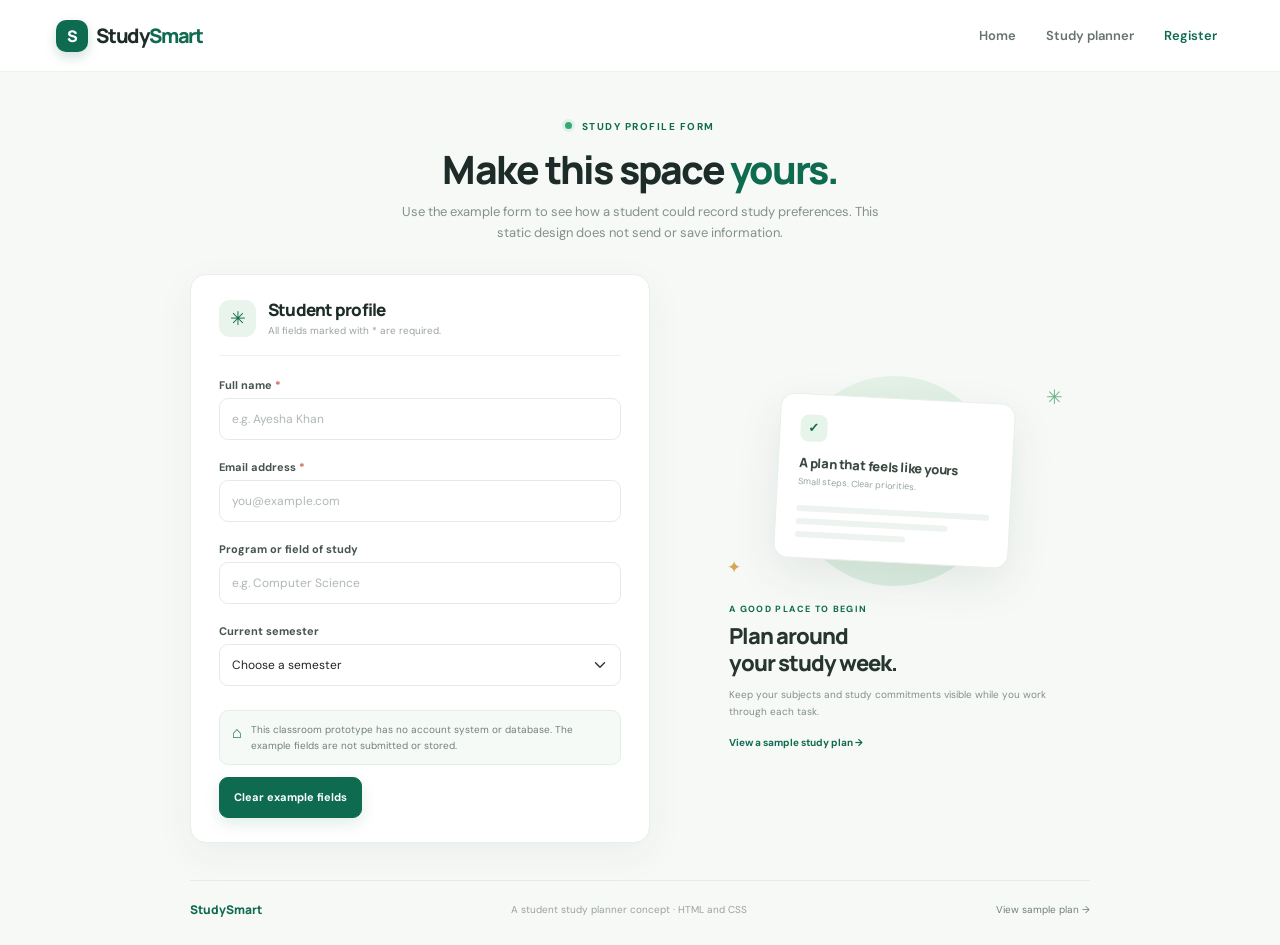
==== register.html @ 6d5647f0 "Add files via upload" ====
<!doctype html>
<html lang="en">
<head>
  <meta charset="utf-8">
  <meta name="viewport" content="width=device-width, initial-scale=1">
  <meta name="theme-color" content="#0e6b50">
  <meta name="description" content="Set up your local StudySmart student profile.">
  <title>Student Profile — StudySmart</title>
  <link rel="preconnect" href="https://fonts.googleapis.com">
  <link rel="preconnect" href="https://fonts.gstatic.com" crossorigin>
  <link href="https://fonts.googleapis.com/css2?family=DM+Sans:wght@400;500;600;700&family=Manrope:wght@500;600;700;800&display=swap" rel="stylesheet">
  <link href="https://cdn.jsdelivr.net/npm/bootstrap@5.3.3/dist/css/bootstrap.min.css" rel="stylesheet">
  <link href="css/register.css" rel="stylesheet">
</head>
<body>
  <nav class="navbar navbar-expand-lg app-nav">
    <div class="container-xxl">
      <a class="navbar-brand d-flex align-items-center gap-2" href="index.html" aria-label="StudySmart home"><span class="brand-mark">S</span><span>Study<span class="brand-light">Smart</span></span></a>
      <div class="navbar-collapse show" id="mainNav"><div class="navbar-nav ms-auto align-items-lg-center gap-lg-3">
        <a class="nav-link" href="index.html">Home</a><a class="nav-link" href="planner.html">Study planner</a><a class="nav-link active" href="register.html" aria-current="page">Register</a>
      </div></div>
    </div>
  </nav>

  <main class="container-xxl register-shell">
    <div class="register-heading"><div class="eyebrow"><span class="eyebrow-dot"></span> STUDY PROFILE FORM</div><h1>Make this space <span>yours.</span></h1><p>Use the example form to see how a student could record study preferences. This static design does not send or save information.</p></div>
    <section class="register-layout" aria-label="Student profile setup">
      <div class="register-card">
        <div class="card-heading"><span class="form-icon">✳</span><div><h2 id="form-heading">Student profile</h2><p>All fields marked with * are required.</p></div></div>
        <form>
          <div class="mb-3"><label for="student-name" class="form-label">Full name <span>*</span></label><input class="form-control" id="student-name" name="name" maxlength="70" autocomplete="name" placeholder="e.g. Ayesha Khan" required><div class="invalid-feedback">Enter your name.</div></div>
          <div class="mb-3"><label for="student-email" class="form-label">Email address <span>*</span></label><input class="form-control" id="student-email" name="email" type="email" maxlength="120" autocomplete="email" placeholder="you@example.com" required><div class="invalid-feedback">Enter a valid email address.</div></div>
          <div class="mb-3"><label for="student-program" class="form-label">Program or field of study</label><input class="form-control" id="student-program" name="program" maxlength="80" placeholder="e.g. Computer Science"></div>
          <div class="mb-4"><label for="student-semester" class="form-label">Current semester</label><select class="form-select" id="student-semester" name="semester"><option value="">Choose a semester</option><option>Semester 1</option><option>Semester 2</option><option>Semester 3</option><option>Semester 4</option><option>Semester 5</option><option>Semester 6</option><option>Semester 7</option><option>Semester 8</option><option>Other</option></select></div>
          <div class="storage-notice"><span aria-hidden="true">⌂</span><p>This classroom prototype has no account system or database. The example fields are not submitted or stored.</p></div>
          <div class="form-actions"><button class="btn btn-emerald" type="reset">Clear example fields</button></div>
        </form>
      </div>
      <aside class="profile-side">
        <div class="side-art" aria-hidden="true"><div class="side-circle"></div><div class="side-card"><span class="side-check">✓</span><b>A plan that feels like yours</b><small>Small steps. Clear priorities.</small><div class="side-lines"><i></i><i></i><i></i></div></div><span class="side-star star-a">✳</span><span class="side-star star-b">✦</span></div>
        <div class="side-copy"><div class="eyebrow">A GOOD PLACE TO BEGIN</div><h2>Plan around<br>your study week.</h2><p>Keep your subjects and study commitments visible while you work through each task.</p><a href="planner.html">View a sample study plan <span>→</span></a></div>
      </aside>
    </section>
    <footer class="app-footer"><a class="footer-brand" href="index.html">StudySmart</a><span>A student study planner concept · HTML and CSS</span><a href="planner.html">View sample plan →</a></footer>
  </main>
</body>
</html>
---- css/register.css ----
:root { --emerald:#0e6b50; --emerald-dark:#084b3a; --ink:#1d2c28; --muted:#7b8982; --line:#e8eeea; --canvas:#f7f9f7; }
* { box-sizing:border-box; }
body { margin:0; background:var(--canvas); color:var(--ink); font:15px "DM Sans",sans-serif; -webkit-font-smoothing:antialiased; }
h1,h2,.navbar-brand { font-family:Manrope,"DM Sans",sans-serif; letter-spacing:-.045em; }
.container-xxl { max-width:1192px; }.app-nav { position:sticky; top:0; z-index:10; min-height:72px; background:rgba(255,255,255,.95); border-bottom:1px solid #15423012; backdrop-filter:blur(14px); }
.navbar-brand { color:var(--ink); font-size:20px; font-weight:800; letter-spacing:-.06em; }.navbar-brand:hover { color:var(--ink); }.brand-mark { display:grid; width:32px; height:32px; place-items:center; border-radius:10px; background:var(--emerald); color:white; font:800 16px Manrope,sans-serif; box-shadow:0 5px 12px #0e6b5033; }.brand-light { color:var(--emerald); }.app-nav .nav-link { padding:10px 7px!important; color:#66736e; font-size:13px; font-weight:600; }.app-nav .nav-link:hover,.app-nav .nav-link.active { color:var(--emerald); }
.register-shell { padding:0 24px; }.register-heading { max-width:620px; margin:48px auto 30px; text-align:center; }.eyebrow { color:var(--emerald); font-size:10px; font-weight:700; letter-spacing:.15em; }.eyebrow-dot { display:inline-block; width:7px; height:7px; margin:0 6px 1px 0; border-radius:50%; background:#35aa77; box-shadow:0 0 0 3px #dff1e8; }.register-heading h1 { margin:13px 0 8px; font-size:39px; font-weight:800; }.register-heading h1 span { color:var(--emerald); }.register-heading>p { margin:0 auto; max-width:500px; color:#849089; font-size:13px; line-height:1.65; }
.register-layout { display:grid; grid-template-columns:minmax(0,1.08fr) minmax(300px,.92fr); gap:48px; align-items:center; max-width:900px; margin:0 auto; }.register-card { padding:25px 28px 24px; border:1px solid #e8eeea; border-radius:16px; background:white; box-shadow:0 12px 40px #1436280d; }.card-heading { display:flex; align-items:center; gap:12px; padding-bottom:18px; margin-bottom:18px; border-bottom:1px solid #edf1ee; }.form-icon { display:grid; width:37px; height:37px; place-items:center; border-radius:11px; background:#e8f4ec; color:var(--emerald); font-size:19px; }.card-heading h2 { margin:0 0 4px; font-size:17px; font-weight:800; }.card-heading p { margin:0; color:#9aa49e; font-size:10px; }.form-label { margin-bottom:6px; color:#46554c; font-size:11px; font-weight:700; }.form-label span { color:#cc6555; }.form-control,.form-select { min-height:42px; border-color:#e4ebe6; border-radius:9px; font-size:12px; }.form-control::placeholder { color:#b0b8b3; }.form-control:focus,.form-select:focus { border-color:#76ae91; box-shadow:0 0 0 .18rem #0e6b501a; }.storage-notice { display:flex; align-items:flex-start; gap:9px; padding:11px 12px; border:1px solid #e4efe7; border-radius:9px; background:#f5faf6; color:var(--emerald); }.storage-notice>span { font-size:16px; }.storage-notice p { margin:0; color:#728279; font-size:10px; line-height:1.55; }.form-feedback { min-height:0; padding-top:0; color:var(--emerald); font-size:11px; font-weight:600; }.form-feedback:not(:empty) { padding-top:10px; }.form-feedback.error { color:#b84c40; }.form-actions { display:flex; align-items:center; gap:10px; margin-top:12px; }.btn { border-radius:9px; font-size:11px; font-weight:700; transition:transform .18s ease; }.btn:hover { transform:translateY(-1px); }.btn-emerald { padding:11px 14px; border:1px solid var(--emerald); background:var(--emerald); color:white; box-shadow:0 6px 15px #0e6b501f; }.btn-emerald:hover,.btn-emerald:focus { border-color:var(--emerald-dark); background:var(--emerald-dark); color:white; }.btn-clear { padding:10px 12px; color:#9a6259; background:#fff5f2; }.btn-clear:hover { color:#9b4d42; background:#ffebe5; }
.profile-side { padding:8px 0; }.side-art { position:relative; display:grid; min-height:230px; place-items:center; }.side-circle { position:absolute; width:210px; height:210px; border-radius:50%; background:linear-gradient(145deg,#e6f3e9,#d9ebdf); }.side-card { position:relative; display:flex; width:235px; flex-direction:column; padding:20px; border:1px solid #e8efea; border-radius:14px; background:white; box-shadow:0 16px 45px #173c2516; transform:rotate(3deg); }.side-check { display:grid; width:27px; height:27px; place-items:center; margin-bottom:12px; border-radius:8px; background:#e6f4e9; color:var(--emerald); font-size:13px; font-weight:800; }.side-card b { color:#3b4a41; font:800 13px Manrope,sans-serif; letter-spacing:-.03em; }.side-card small { margin-top:4px; color:#98a49c; font-size:9px; }.side-lines { display:grid; gap:7px; margin-top:18px; }.side-lines i { height:6px; border-radius:10px; background:#edf3ee; }.side-lines i:nth-child(2) { width:79%; }.side-lines i:nth-child(3) { width:57%; }.side-star { position:absolute; color:#72b68a; font-size:20px; }.star-a { top:18px; right:27px; }.star-b { bottom:18px; left:29px; color:#d2a756; font-size:17px; }.side-copy { max-width:330px; margin:7px auto 0; }.side-copy .eyebrow { font-size:9px; }.side-copy h2 { margin:8px 0; color:#26362e; font-size:22px; font-weight:800; line-height:1.25; }.side-copy p { margin:0 0 11px; color:#849087; font-size:10px; line-height:1.7; }.side-copy a { color:var(--emerald); font-size:10px; font-weight:700; text-decoration:none; }.side-copy a:hover { color:var(--emerald-dark); }
.app-footer { display:flex; justify-content:space-between; align-items:center; gap:16px; max-width:900px; padding:20px 0 27px; margin:37px auto 0; border-top:1px solid #e7ece8; color:#9aa39e; font-size:10px; }.footer-brand { color:var(--emerald); font:800 12px Manrope,sans-serif; text-decoration:none; }.app-footer a:last-child { color:#738078; text-decoration:none; }.app-footer a:last-child:hover { color:var(--emerald); }
@media(max-width:720px) { .register-shell { padding:0 18px; }.register-heading { margin:37px auto 23px; }.register-heading h1 { font-size:33px; }.register-layout { grid-template-columns:1fr; gap:18px; max-width:480px; }.register-card { padding:21px 19px; }.profile-side { display:grid; grid-template-columns:.9fr 1.1fr; gap:8px; align-items:center; }.side-art { min-height:185px; transform:scale(.87); }.side-circle { width:170px; height:170px; }.side-card { width:205px; padding:16px; }.side-copy { margin:0; }.side-copy h2 { font-size:19px; }.app-footer { flex-wrap:wrap; row-gap:8px; }.app-footer>span { order:3; width:100%; } }
@media(max-width:420px) { .profile-side { grid-template-columns:1fr; }.side-art { min-height:190px; }.side-copy { max-width:none; text-align:center; }.side-copy h2 br { display:none; } }
.app-nav .navbar-collapse { display:flex; flex-basis:auto; flex-grow:1; align-items:center; }
.app-nav .navbar-nav { display:flex; flex-direction:row; align-items:center; gap:18px; }
@media(max-width:720px) { .app-nav .navbar-collapse { flex-basis:100%; } .app-nav .navbar-nav { flex-wrap:wrap; justify-content:flex-end; gap:6px 12px; padding:8px 0; } }
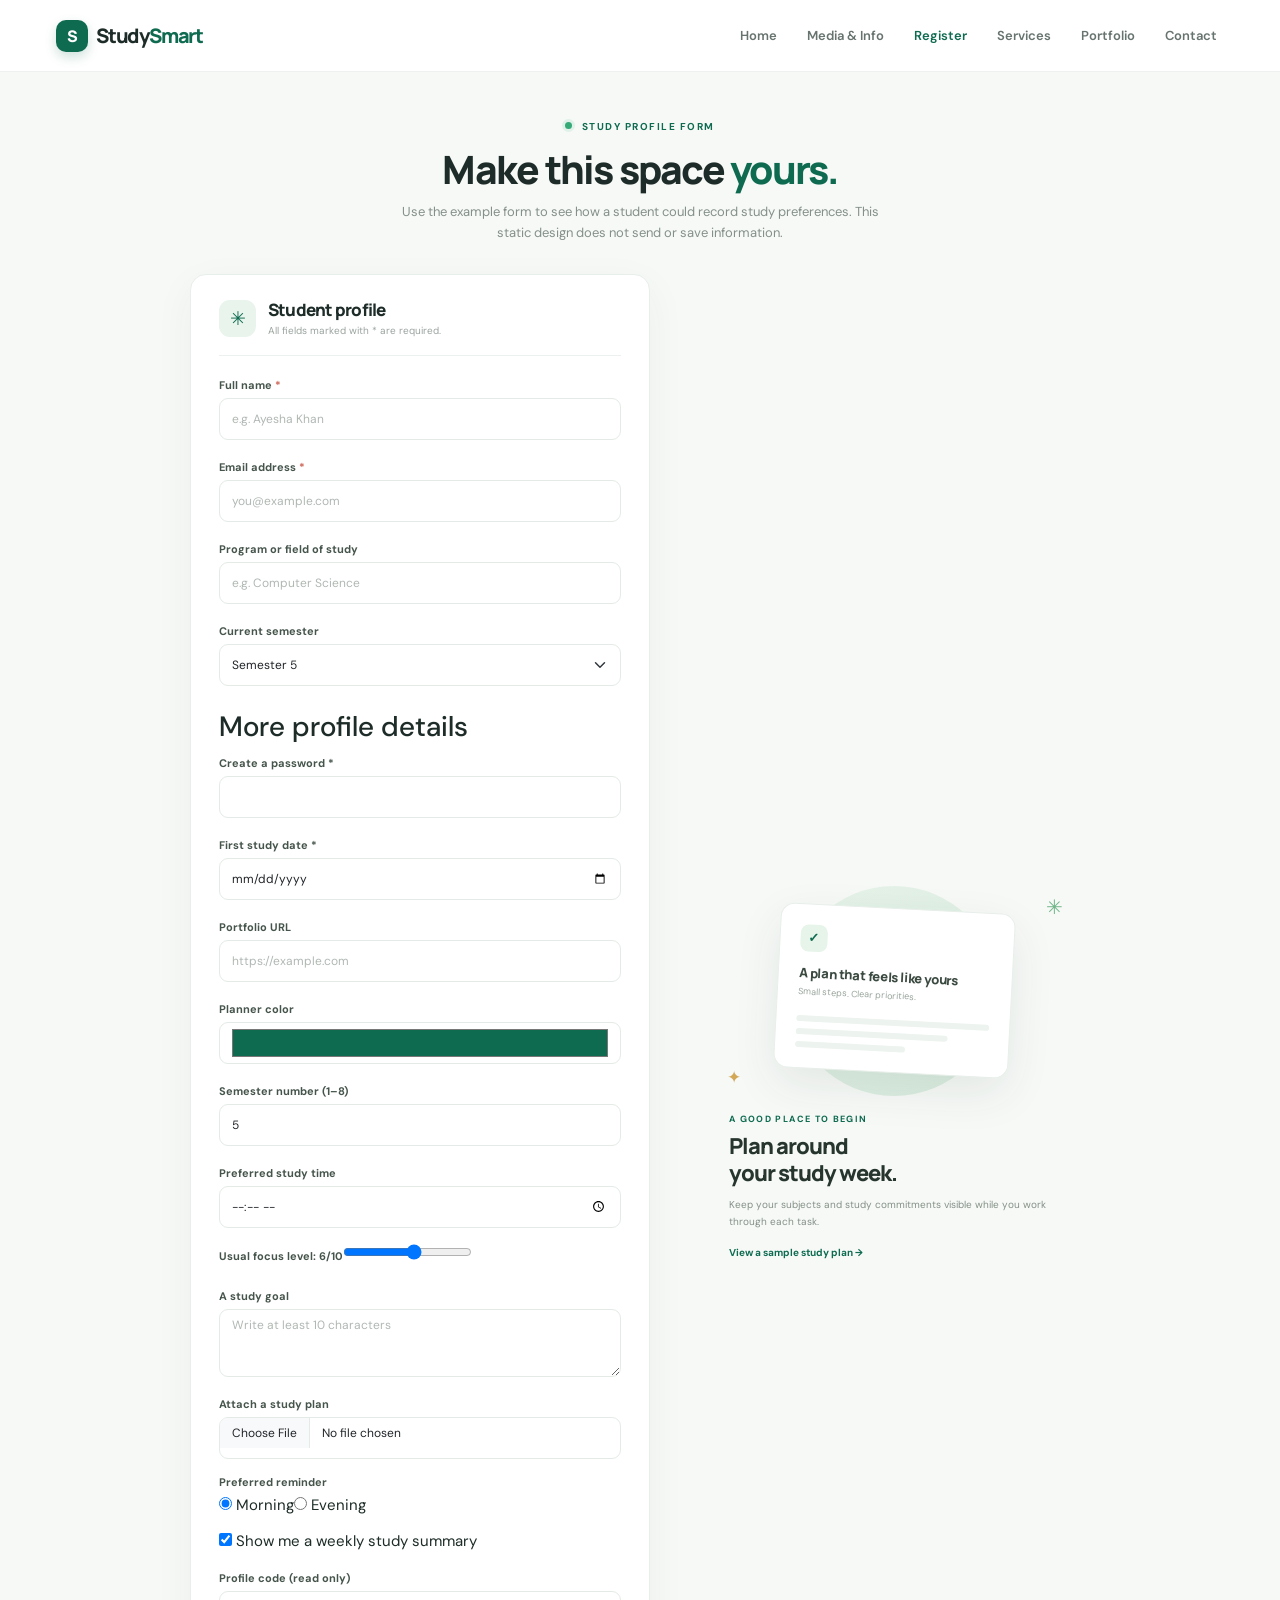
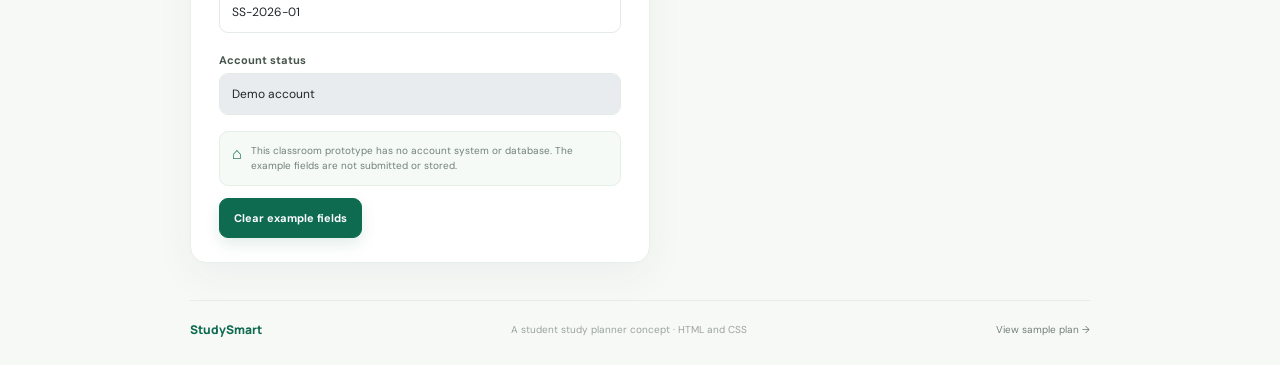
==== commit 188e965c: "add assignment 2 pages" ====
--- a/register.html
+++ b/register.html
@@ -11,13 +11,14 @@
   <link href="https://fonts.googleapis.com/css2?family=DM+Sans:wght@400;500;600;700&family=Manrope:wght@500;600;700;800&display=swap" rel="stylesheet">
   <link href="https://cdn.jsdelivr.net/npm/bootstrap@5.3.3/dist/css/bootstrap.min.css" rel="stylesheet">
   <link href="css/register.css" rel="stylesheet">
+  <script src="js/register.js" defer></script>
 </head>
 <body>
   <nav class="navbar navbar-expand-lg app-nav">
     <div class="container-xxl">
       <a class="navbar-brand d-flex align-items-center gap-2" href="index.html" aria-label="StudySmart home"><span class="brand-mark">S</span><span>Study<span class="brand-light">Smart</span></span></a>
       <div class="navbar-collapse show" id="mainNav"><div class="navbar-nav ms-auto align-items-lg-center gap-lg-3">
-        <a class="nav-link" href="index.html">Home</a><a class="nav-link" href="planner.html">Study planner</a><a class="nav-link active" href="register.html" aria-current="page">Register</a>
+        <a class="nav-link" href="index.html">Home</a><a class="nav-link" href="media.html">Media &amp; Info</a><a class="nav-link active" href="register.html" aria-current="page">Register</a><a class="nav-link" href="services.html">Services</a><a class="nav-link" href="portfolio.html">Portfolio</a><a class="nav-link" href="contact.html">Contact</a>
       </div></div>
     </div>
   </nav>
@@ -31,17 +32,34 @@
           <div class="mb-3"><label for="student-name" class="form-label">Full name <span>*</span></label><input class="form-control" id="student-name" name="name" maxlength="70" autocomplete="name" placeholder="e.g. Ayesha Khan" required><div class="invalid-feedback">Enter your name.</div></div>
           <div class="mb-3"><label for="student-email" class="form-label">Email address <span>*</span></label><input class="form-control" id="student-email" name="email" type="email" maxlength="120" autocomplete="email" placeholder="you@example.com" required><div class="invalid-feedback">Enter a valid email address.</div></div>
           <div class="mb-3"><label for="student-program" class="form-label">Program or field of study</label><input class="form-control" id="student-program" name="program" maxlength="80" placeholder="e.g. Computer Science"></div>
-          <div class="mb-4"><label for="student-semester" class="form-label">Current semester</label><select class="form-select" id="student-semester" name="semester"><option value="">Choose a semester</option><option>Semester 1</option><option>Semester 2</option><option>Semester 3</option><option>Semester 4</option><option>Semester 5</option><option>Semester 6</option><option>Semester 7</option><option>Semester 8</option><option>Other</option></select></div>
+          <div class="mb-4"><label for="student-semester" class="form-label">Current semester</label><select class="form-select" id="student-semester" name="semester"><option value="">Choose a semester</option><option>Semester 1</option><option>Semester 2</option><option>Semester 3</option><option>Semester 4</option><option selected>Semester 5</option><option>Semester 6</option><option>Semester 7</option><option>Semester 8</option><option>Other</option></select></div>
+          <h3 class="form-section-title">More profile details</h3>
+          <div class="assignment-fields">
+            <div class="mb-3"><label for="student-password" class="form-label">Create a password *</label><input class="form-control" id="student-password" name="password" type="password" minlength="8" maxlength="20" required autocomplete="new-password"><div class="invalid-feedback">Use 8 to 20 characters.</div></div>
+            <div class="mb-3"><label for="study-date" class="form-label">First study date *</label><input class="form-control" id="study-date" name="study-date" type="date" required></div>
+            <div class="mb-3"><label for="portfolio-url" class="form-label">Portfolio URL</label><input class="form-control" id="portfolio-url" name="portfolio-url" type="url" placeholder="https://example.com"></div>
+            <div class="mb-3"><label for="theme-color" class="form-label">Planner color</label><input class="form-control color-control" id="theme-color" name="theme-color" type="color" value="#0e6b50"></div>
+            <div class="mb-3"><label for="semester-number" class="form-label">Semester number (1–8)</label><input class="form-control" id="semester-number" name="semester-number" type="number" min="1" max="8" value="5"></div>
+            <div class="mb-3"><label for="study-time" class="form-label">Preferred study time</label><input class="form-control" id="study-time" name="study-time" type="time"></div>
+            <div class="mb-3 range-field"><label for="focus-level" class="form-label">Usual focus level: <output id="focus-value">6</output>/10</label><input id="focus-level" name="focus-level" type="range" min="1" max="10" value="6"></div>
+            <div class="mb-3"><label for="study-goal" class="form-label">A study goal</label><textarea class="form-control" id="study-goal" name="study-goal" rows="3" minlength="10" maxlength="250" placeholder="Write at least 10 characters"></textarea></div>
+            <div class="mb-3"><label for="study-file" class="form-label">Attach a study plan</label><input class="form-control" id="study-file" name="study-file" type="file" accept=".pdf,.doc,.docx"></div>
+            <fieldset class="choice-field mb-3"><legend class="form-label">Preferred reminder</legend><label><input type="radio" name="reminder" value="morning" checked> Morning</label><label><input type="radio" name="reminder" value="evening"> Evening</label></fieldset>
+            <div class="choice-field mb-3"><label><input type="checkbox" name="weekly-summary" checked> Show me a weekly study summary</label></div>
+            <div class="mb-3"><label for="profile-code" class="form-label">Profile code (read only)</label><input class="form-control" id="profile-code" name="profile-code" value="SS-2026-01" readonly></div>
+            <div class="mb-3"><label for="account-status" class="form-label">Account status</label><input class="form-control" id="account-status" value="Demo account" disabled></div>
+          </div>
           <div class="storage-notice"><span aria-hidden="true">⌂</span><p>This classroom prototype has no account system or database. The example fields are not submitted or stored.</p></div>
           <div class="form-actions"><button class="btn btn-emerald" type="reset">Clear example fields</button></div>
         </form>
       </div>
       <aside class="profile-side">
         <div class="side-art" aria-hidden="true"><div class="side-circle"></div><div class="side-card"><span class="side-check">✓</span><b>A plan that feels like yours</b><small>Small steps. Clear priorities.</small><div class="side-lines"><i></i><i></i><i></i></div></div><span class="side-star star-a">✳</span><span class="side-star star-b">✦</span></div>
-        <div class="side-copy"><div class="eyebrow">A GOOD PLACE TO BEGIN</div><h2>Plan around<br>your study week.</h2><p>Keep your subjects and study commitments visible while you work through each task.</p><a href="planner.html">View a sample study plan <span>→</span></a></div>
+        <div class="side-copy"><div class="eyebrow">A GOOD PLACE TO BEGIN</div><h2>Plan around<br>your study week.</h2><p>Keep your subjects and study commitments visible while you work through each task.</p><a href="media.html">View a sample study plan <span>→</span></a></div>
       </aside>
     </section>
-    <footer class="app-footer"><a class="footer-brand" href="index.html">StudySmart</a><span>A student study planner concept · HTML and CSS</span><a href="planner.html">View sample plan →</a></footer>
+    <footer class="app-footer"><a class="footer-brand" href="index.html">StudySmart</a><span>A student study planner concept · HTML and CSS</span><a href="media.html">View sample plan →</a></footer>
   </main>
 </body>
 </html>
+
